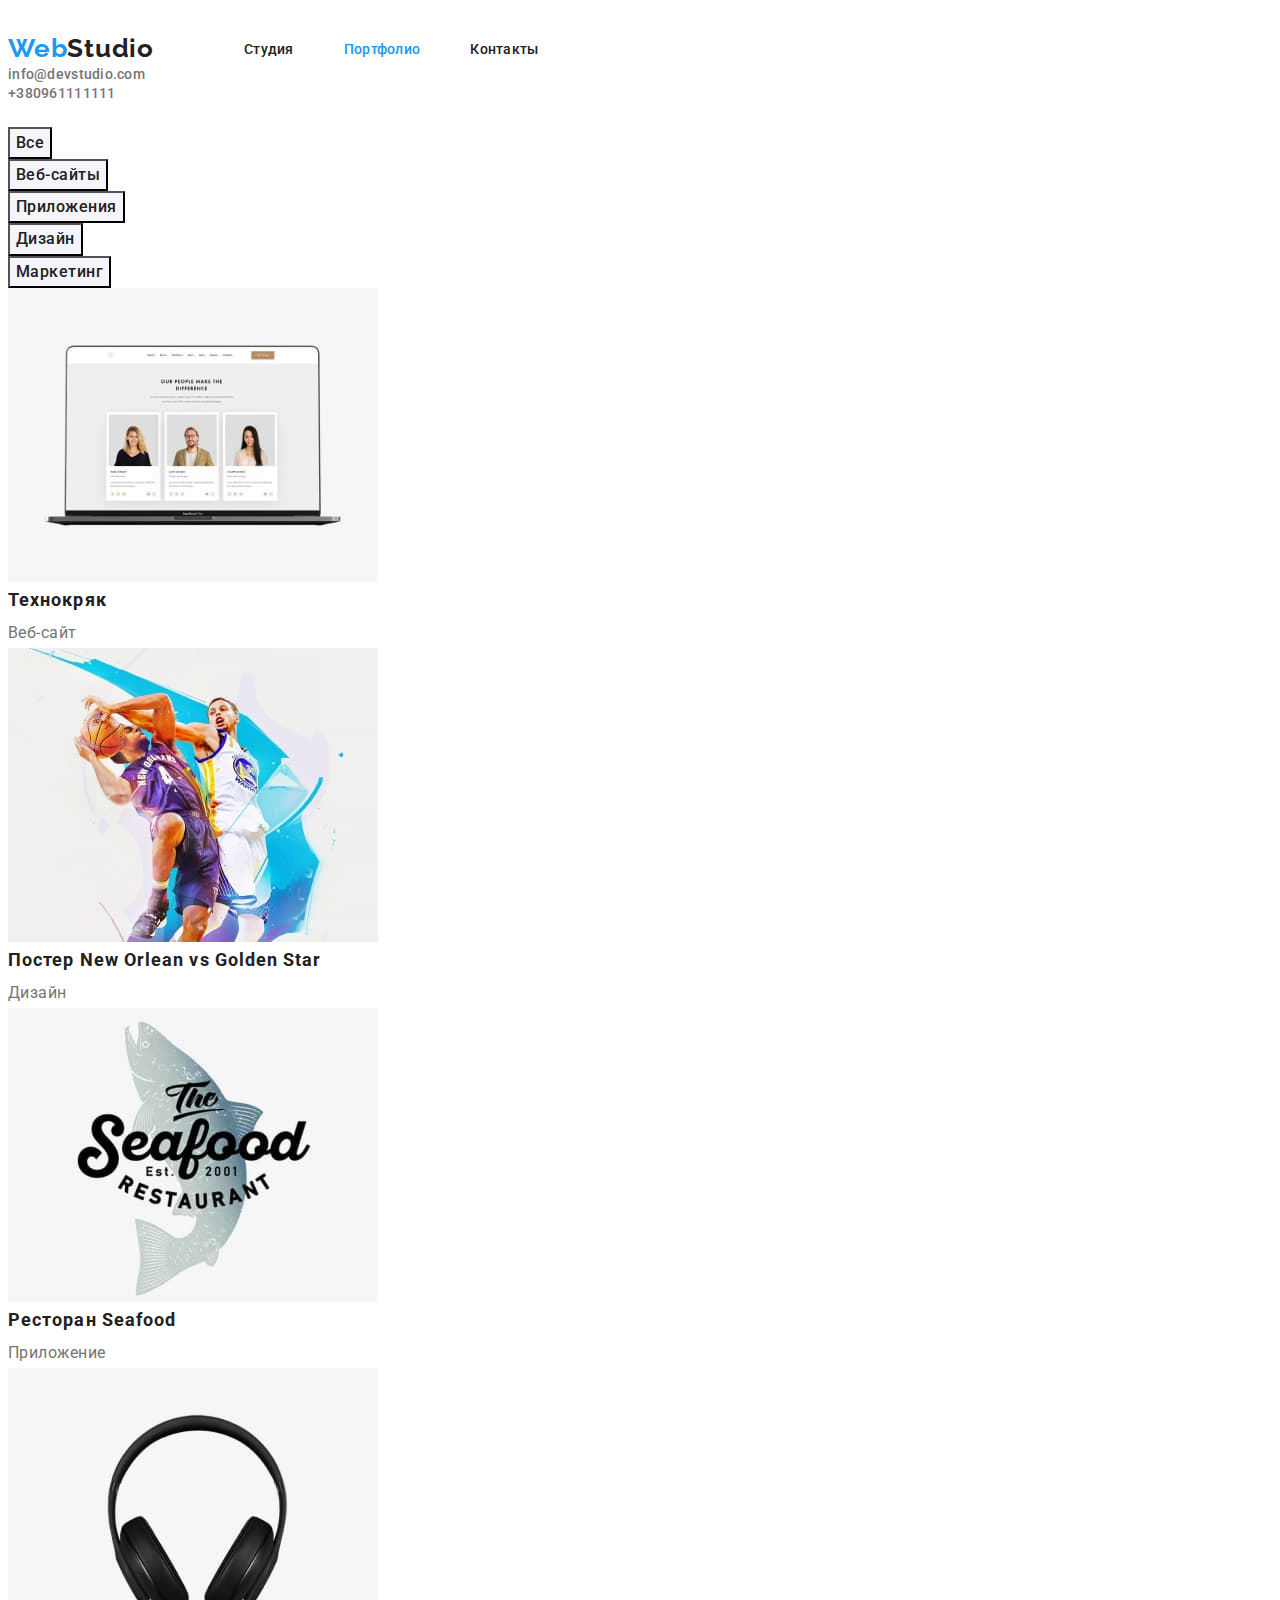
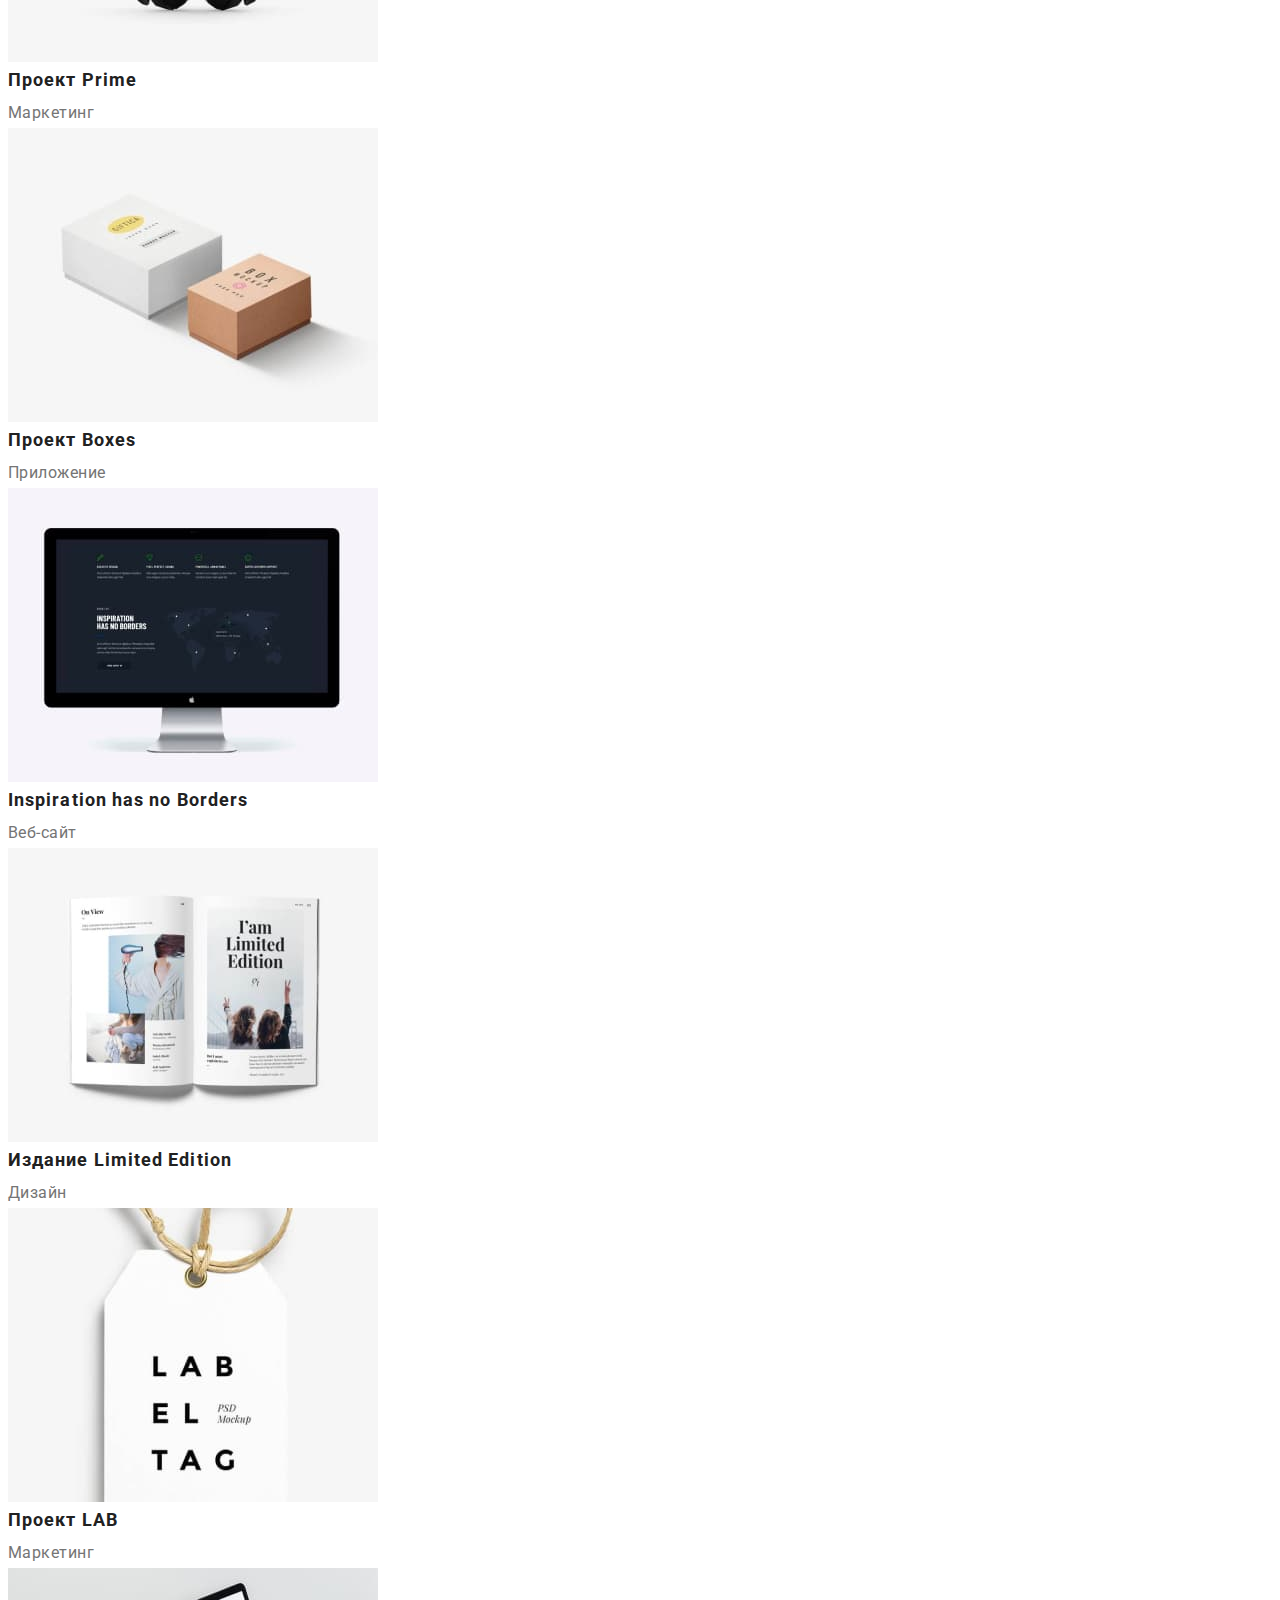
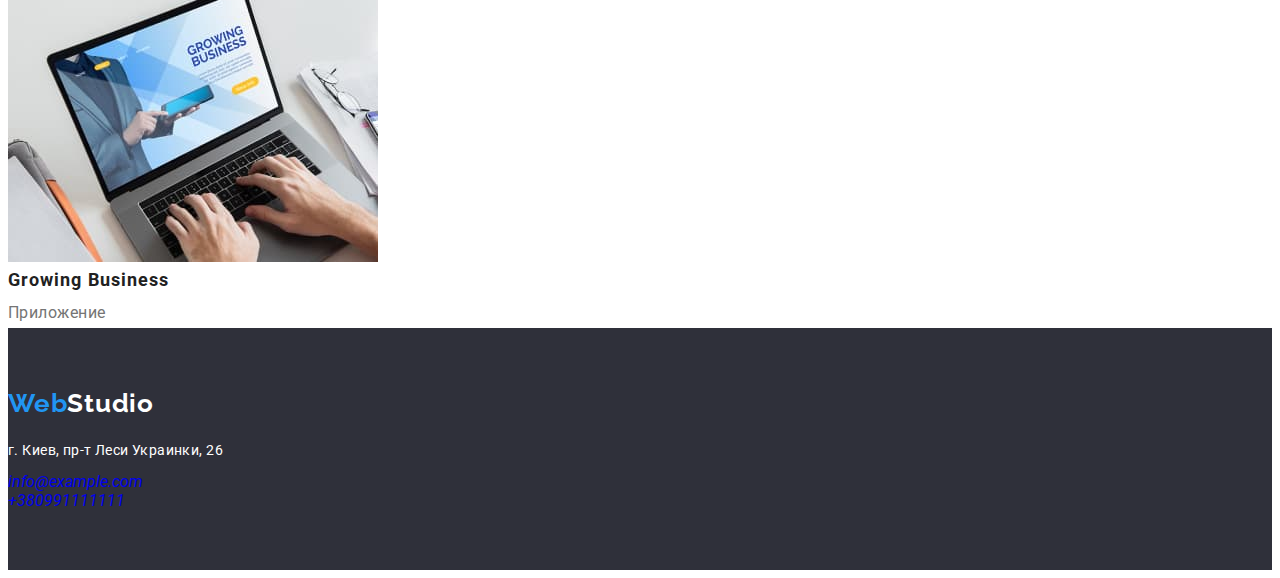
==== portfolio.html @ 6d5afd36 "позиционирует контент 1стр" ====
<!DOCTYPE html>
<html lang="ru">

<head>
    <meta charset="UTF-8" />
    <meta http-equiv="X-UA-Compatible" content="IE=edge" />
    <meta name="viewport" content="width=device-width, initial-scale=1.0" />
    <title>WebStudio</title>
    <link rel="preconnect" href="https://fonts.gstatic.com" />
    <link
        href="https://fonts.googleapis.com/css2?family=Raleway:wght@700&family=Roboto:wght@400;500;700;900&display=swap"
        rel="stylesheet" />
    <link rel="stylesheet" href="https://cdnjs.cloudflare.com/ajax/libs/modern-normalize/1.1.0/modern-normalize.min.css"
        integrity="sha512-wpPYUAdjBVSE4KJnH1VR1HeZfpl1ub8YT/NKx4PuQ5NmX2tKuGu6U/JRp5y+Y8XG2tV+wKQpNHVUX03MfMFn9Q=="
        crossorigin="anonymous" referrerpolicy="no-referrer" />
    <link rel="stylesheet" href="./css/style.css" />
    
</head>

<body>
    <!-- Шапка сайта -->
    <header class="header">
        <nav class="navigation">
            <a href="./index.html" class="logo link"> <span class="span-logo">Web</span>Studio</a>
            <ul class="menu">
                <li class="menu-item list">
                    <a class="menu-link link" href="./index.html">Студия</a>
                </li>
                <li class="menu-item list">
                    <a class="menu-link current link" href="./portfolio.html">Портфолио</a>
                </li>
                <li class="menu-item list">
                    <a class="menu-link link" href="">Контакты</a>
                </li>
            </ul>
        </nav>
        <ul>
            <li class="list">
                <a class="mail-link link" href="info@devstudio.com">info@devstudio.com</a>
            </li>
            <li class="list">
                <a class="tel-link link" href="tel:+380961111111">+380961111111</a>
            </li>
        </ul>
    </header>
    <main>
        <!--Наши работы-->
        <section class="portfolio-section">
            <h1 hidden>Наши работы</h1>
            <ul class="filter-list">
                <li class="filter-item list" >
                    <button class="filter-button" type="button">Все</button>
                </li>
                <li class="filter-item list">
                    <button class="filter-button"  type="button">Веб-сайты</button>
                </li>
                <li class="filter-item list">
                    <button class="filter-button"  type="button">Приложения</button>
                </li>
                <li class="filter-item list"> 
                    <button class="filter-button"  type="button">Дизайн</button>
                </li>
                <li class="filter-item list">
                    <button class="filter-button"  type="button">Маркетинг</button>
                </li>
            </ul>
            <ul class="project-list">
                <li class="project-item list">
                    <a class="project-link link" href="">
                        <img class="project-image" src="./img/portfolio1.jpg" 
                        alt="Технокряк" width="370" height="294">
                        <h2 class="project-title">Технокряк</h2>
                        <p class="project-decr">Веб-сайт</p>
                    </a>
                </li>
                <li class="project-item list">
                    <a class="project-link link" href="">
                        <img class="project-image" src="./img/portfolio2.jpg" 
                        alt="Постер New Orlean vs Golden Star"  width="370" height="294">
                        <h2 class="project-title">Постер <span lang="en">New Orlean vs Golden Star</span></h2>
                        <p class="project-decr">Дизайн</p>
                    </a>
                </li>
                <li class="project-item list">
                    <a class="project-link link" href="">
                        <img class="project-image" src="./img/portfolio3.jpg" 
                        alt="Ресторан Seafood" width="370" height="294">
                        <h2 class="project-title">Ресторан <span lang="en">Seafood</span></h2>
                        <p class="project-decr">Приложение</p>
                    </a>
                </li>
                <li class="project-item list">
                    <a class="project-link link" href="">
                        <img class="project-image" src="./img/portfolio4.jpg" 
                        alt="Проект Prime" width="370" height="294">
                        <h2 class="project-title">Проект <span lang="en">Prime</span></h2>
                        <p class="project-decr">Маркетинг</p>
                    </a>
                </li>
                <li class="project-item list">
                    <a class="project-link link" href="">
                        <img class="project-image" src="./img/portfolio5.jpg"
                         alt="Проект Boxes" width="370" height="294">
                        <h2 class="project-title">Проект <span lang="en">Boxes</span></h2>
                        <p class="project-decr">Приложение</p>
                    </a>
                </li>
                <li class="project-item list">
                    <a  class="project-link link"  href="">
                        <img class="project-image" src="./img/portfolio6.jpg" 
                        alt="Inspiration has no Borders" width="370" height="294">
                        <h2 class="project-title" lang="en">Inspiration has no Borders</h2>
                        <p class="project-decr">Веб-сайт</p>
                    </a>
                </li>
                <li class="project-item list">
                    <a class="project-link link" href="">
                        <img class="project-image" src="./img/portfolio7.jpg" 
                        alt="Издание Limited Edition" width="370" height="294">
                        <h2 class="project-title">Издание <span lang="en">Limited Edition</span></h2>
                        <p class="project-decr">Дизайн</p>
                    </a>
                </li>
                <li class="project-item list">
                    <a class="project-link link" href="">
                        <img class="project-image" src="./img/portfolio8.jpg" 
                        alt="Проект LAB" width="370" height="294">
                        <h2 class="project-title">Проект <span lang="en">LAB</span></h2>
                        <p class="project-decr">Маркетинг</p>
                    </a>
                </li>
                <li class="project-item list">
                    <a class="project-link link" href="">
                        <img class="project-image" src="./img/portfolio9.jpg"
                         alt="Growing Business" width="370" height="294">
                        <h2 class="project-title" lang="en">Growing Business</h2>
                        <p class="project-decr">Приложение</p>
                    </a>
                </li>
                </ul>
        </section>
    </main>
    <footer class="footer">
        <a class="logo-footer link" href="./index.html"> <span class="span-logo">Web</span>Studio</a>
        <address class="address">
            <ul class="address-list list">
                <li class="address-item">
                    <a class="location link" href="https://goo.gl/maps/w3A9TipmiTjofu6cA" target="_blank"
                        rel="noopener noreferrer">г. Киев, пр-т Леси Украинки, 26</a>
                </li>
                <li><a class="adress-link link" href="info@example.com">info@example.com</a></li>
                <li><a class="adress-link link" href="+380991111111">+380991111111</a></li>
            </ul>
        </address>
    </footer>
    </body>
    </html>
---- css/style.css ----
:root {
  --ptimary-text-color: #757575;
  --title-text-color: #212121;
  --accent-color: #2196f3;
  --primary-white-color: #ffffff;
  --main-font: Roboto, sans-serif;
  --dark-grey-background-color: #2f303a;
  --light-grey-background-color: #f5f4fa;
  --rgba-grey-color: rgba(255, 255, 255, 0.6);
}

.link {
  text-decoration: none;
}
.list {
  margin: 0;
  padding: 0;
  list-style: none;
}
h1,
h2,
h3,
h4,
h5,
h6,
p {
  margin-top: 0px;
  margin-bottom: 0px;
}
ul,
ol {
  margin-top: 0px;
  margin-bottom: 0px;
  padding-left: 0px;
}
img {
  display: block;
}
body {
  color: var(--ptimary-text-color);
  background-color: var(--primary-white-color);
  font-family: var(--main-font);
}
.container {
  width: 1200px;
  margin: 0 auto;
  padding-left: 15px;
  padding-right: 15px;
}
.section {
  padding-top: 94px;
  padding-bottom: 94px;
}
/*====Header====*/
.header {
  padding-top: 25px;
  padding-bottom: 25px;
}
.header-container {
  display: flex;
  align-items: center;
  justify-content: space-between;
}
.navigation {
  display: flex;
  align-items: center;
}
.menu {
  display: flex;
  align-items: center;
}
.menu-item:not(:last-child) {
  margin-right: 50px;
}
.address-contaiter {
  display: flex;
  align-items: center;
}
.address-item:not(:last-child) {
  margin-right: 50px;
}

.logo {
  color: var(--title-text-color);
  font-family: Raleway, sans-serif;
  font-weight: 700;
  font-size: 26px;
  line-height: 1.2;
  letter-spacing: 0.03em;
  margin-right: 90px;
}
.span-logo {
  color: var(--accent-color);
}
.menu-link {
  color: var(--title-text-color);
  font-weight: 500;
  font-size: 14px;
  line-height: 1.14;
  letter-spacing: 0.02em;
}
.menu-link.current {
  color: var(--accent-color);
}
.menu-link:hover,
.menu-link:focus {
  color: var(--accent-color);
}
.mail-link {
  color: var(--ptimary-text-color);
  font-weight: 500;
  font-size: 14px;
  line-height: 1.14;
  letter-spacing: 0.02em;
}
.mail-link:hover,
.mail-link:focus {
  color: var(--accent-color);
}
.tel-link {
  color: var(--ptimary-text-color);
  font-weight: 500;
  font-size: 14px;
  line-height: 1.14;
  letter-spacing: 0.02em;
}
.tel-link:hover,
.tel-link:focus {
  color: var(--accent-color);
}
/* ====END Header==== */
/*====Hero====*/
.hero {
  background-color: var(--dark-grey-background-color);
  text-align: center;
  padding-top: 200px;
  padding-bottom: 200px;
}
.hero-title {
  color: var(--primary-white-color);
  font-weight: 900;
  font-size: 44px;
  line-height: 1.36;
  letter-spacing: 0.06em;
  text-transform: uppercase;
  max-width: 696px;
  margin: 0 auto;
  margin-bottom: 30px;
}

.modal-btn {
  font-weight: 700;
  font-size: 16px;
  line-height: 1.88;
  letter-spacing: 0.06em;
  background-color: var(--accent-color);
  color: var(--primary-white-color);
  cursor: pointer;
  font-family: inherit;
  text-align: center;
  border: none;
  border-radius: 4px;
  padding: 10px 30px;
}

.modal-btn:hover,
.modal-btn:focus {
  background-color: var(--accent-color);
  color: var(--primary-white-color);
}
/* ====End Hero====*/

/* ====Advantages section==== */

.advantages-list {
  display: flex;
  flex-wrap: wrap;
  margin-left: -30px;
  margin-top: -30px;
}
.advantages-item {
  margin-left: 30px;
  margin-top: 30px;
  flex-basis: calc((100% - 120px) / 4);
}

.advantages-title {
  font-weight: 700;
  font-size: 14px;
  line-height: 1.14;
  letter-spacing: 0.03em;
  color: var(--title-text-color);
  text-transform: uppercase;
  margin-bottom: 10px;
}
.advantages-discription {
  font-weight: 400;
  font-size: 14px;
  line-height: 1.71;
  letter-spacing: 0.03em;
  color: var(--ptimary-text-color);
}
/* ====End Advantages section==== */

/* ====Servise section==== */
.servise-list {
  display: flex;
  flex-wrap: wrap;
  margin-left: -30px;
  margin-top: -30px;
}
.servise-item {
  margin-left: 30px;
  margin-top: 30px;
  flex-basis: calc((100% - 90px) / 3);
}
.servise-section-title {
  color: var(--title-text-color);
  font-weight: 700;
  font-size: 36px;
  line-height: 1.17;
  letter-spacing: 0.03em;
  margin-bottom: 50px;
}
/* ====End Servise section==== */

/* ====Team section===== */
.team-list {
  display: flex;
  flex-wrap: wrap;
  margin-left: -30px;
  margin-top: -30px;
}
.team-item {
  background-color: var(--primary-white-color);
  display: block;
  margin-left: 30px;
  margin-top: 30px;
  flex-basis: calc((100% - 120px) / 4);
  text-align: center;
}
.team-section {
  background-color: var(--light-grey-background-color);
}
.team-section-title {
  color: var(--title-text-color);
  font-weight: 700;
  font-size: 36px;
  line-height: 1.17;
  letter-spacing: 0.03em;
  margin-bottom: 50px;
}
.mamber-photo {
  margin-bottom: 30px;
}
.mamber-name {
  font-weight: 500;
  font-size: 16px;
  line-height: 1.19;
  letter-spacing: 0.03em;
  color: var(--title-text-color);
  margin-bottom: 10px;
}
.mamber-profession {
  font-weight: 400;
  font-size: 16px;
  line-height: 1.19;
  letter-spacing: 0.03em;
  padding-bottom: 30px;
}
/*====End Team section====*/

/* ====Footer==== */
.footer {
  background-color: var(--dark-grey-background-color);
  padding-top: 60px;
  padding-bottom: 60px;
  margin-right: auto;
}
.logo-footer {
  display: block;
  color: var(--primary-white-color);
  font-family: Raleway, sans-serif;
  font-weight: 700;
  font-size: 26px;
  line-height: 1.2;
  letter-spacing: 0.03em;
  margin-bottom: 20px;
}

.span-logo {
  color: var(--accent-color);
}
.address-link {
  display: block;
  color: var(--rgba-grey-color);
  font-style: normal;
  font-weight: 400;
  font-size: 14px;
  line-height: 1.71;
  letter-spacing: 0.03em;
  margin-bottom: 9px;
}
.phone {
  margin-bottom: 0px;
}

.location {
  display: block;
  color: var(--primary-white-color);
  font-style: normal;
  font-weight: 400;
  font-size: 14px;
  line-height: 1.71;
  letter-spacing: 0.03em;
  margin-bottom: 9px;
}
/* ====End Footer==== */

/* Portfolio */
/*====Portfolio section==== */

.filter-button {
  color: var(--title-text-color);
  background-color: var(--light-grey-background-color);
  font-family: inherit;
  font-weight: 500;
  font-size: 16px;
  line-height: 1.63;
  letter-spacing: 0.03em;
  text-align: center;
  cursor: pointer;
}
.filter-button:hover,
.filter-button:focus {
  color: var(--primary-white-color);
  background-color: var(--accent-color);
}
.project-item {
  background-color: var(--primary-white-color);
}
.project-title {
  color: var(--title-text-color);
  font-weight: 700;
  font-size: 18px;
  line-height: 2;
  letter-spacing: 0.06em;
}
.project-decr {
  color: var(--ptimary-text-color);
  font-weight: 400;
  font-size: 16px;
  line-height: 1.88;
  letter-spacing: 0.03em;
}
/*====End Portfolio section==== */
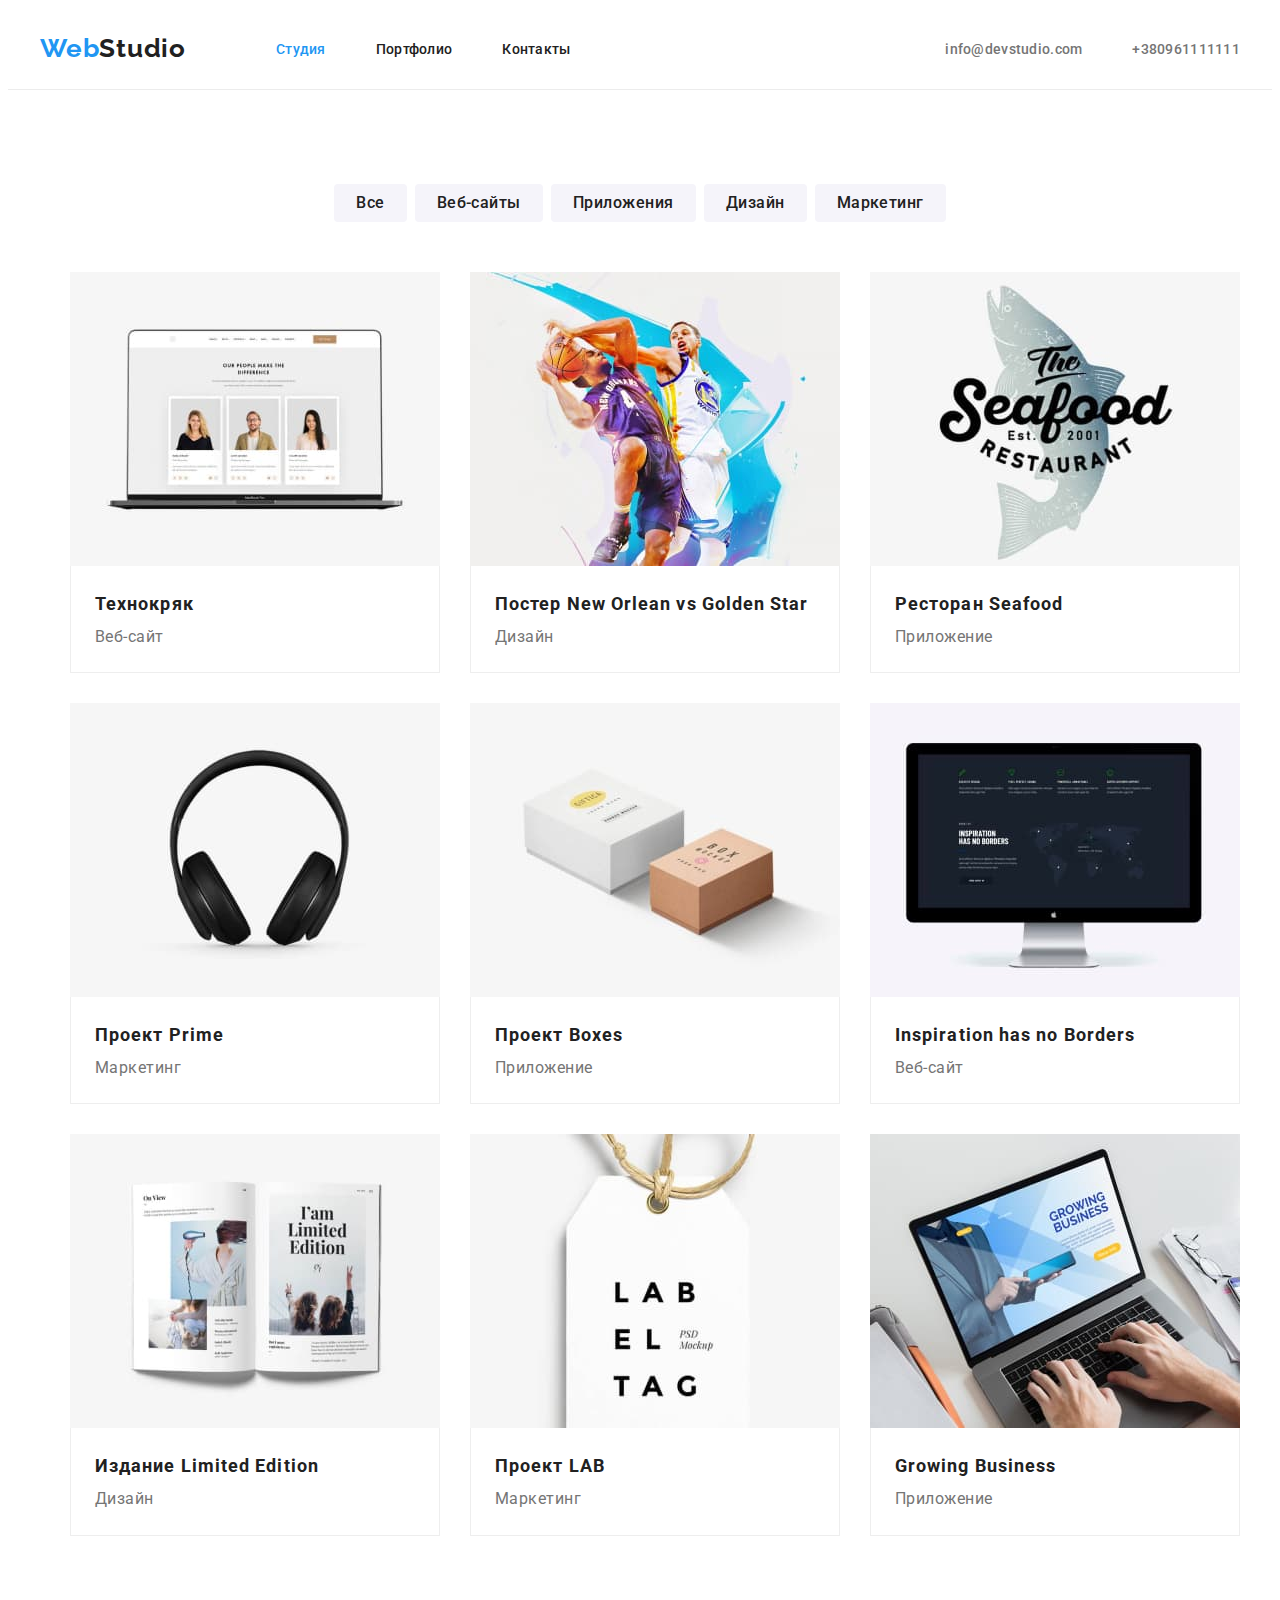
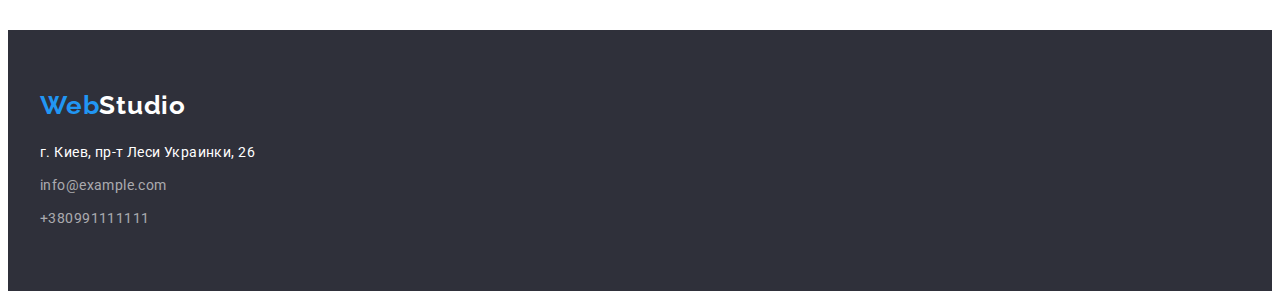
==== commit cd278d76: "позиционирование контента portfolio" ====
--- a/portfolio.html
+++ b/portfolio.html
@@ -20,138 +20,148 @@
 <body>
     <!-- Шапка сайта -->
     <header class="header">
-        <nav class="navigation">
-            <a href="./index.html" class="logo link"> <span class="span-logo">Web</span>Studio</a>
-            <ul class="menu">
-                <li class="menu-item list">
-                    <a class="menu-link link" href="./index.html">Студия</a>
+        <div class="container header-container">
+            <nav class="navigation">
+                <a href="./index.html" class="logo link"> <span class="span-logo">Web</span>Studio</a>
+                <ul class="menu">
+                    <li class="menu-item list"><a class="menu-link current link" href="./index.html">Студия</a></li>
+                    <li class="menu-item list"><a class="menu-link link" href="./portfolio.html">Портфолио</a></li>
+                    <li class="menu-item list"><a class="menu-link link" href="">Контакты</a></li>
+                </ul>
+            </nav>
+            <ul class="address-contaiter">
+                <li class="address-item list"><a class="mail-link link" href="info@devstudio.com">info@devstudio.com</a>
                 </li>
-                <li class="menu-item list">
-                    <a class="menu-link current link" href="./portfolio.html">Портфолио</a>
-                </li>
-                <li class="menu-item list">
-                    <a class="menu-link link" href="">Контакты</a>
-                </li>
+                <li class="address-item list"><a class="tel-link link" href="tel:+380961111111">+380961111111</a></li>
             </ul>
-        </nav>
-        <ul>
-            <li class="list">
-                <a class="mail-link link" href="info@devstudio.com">info@devstudio.com</a>
-            </li>
-            <li class="list">
-                <a class="tel-link link" href="tel:+380961111111">+380961111111</a>
-            </li>
-        </ul>
+        </div>
     </header>
     <main>
         <!--Наши работы-->
-        <section class="portfolio-section">
-            <h1 hidden>Наши работы</h1>
-            <ul class="filter-list">
-                <li class="filter-item list" >
-                    <button class="filter-button" type="button">Все</button>
-                </li>
-                <li class="filter-item list">
-                    <button class="filter-button"  type="button">Веб-сайты</button>
-                </li>
-                <li class="filter-item list">
-                    <button class="filter-button"  type="button">Приложения</button>
-                </li>
-                <li class="filter-item list"> 
-                    <button class="filter-button"  type="button">Дизайн</button>
-                </li>
-                <li class="filter-item list">
-                    <button class="filter-button"  type="button">Маркетинг</button>
-                </li>
-            </ul>
-            <ul class="project-list">
-                <li class="project-item list">
-                    <a class="project-link link" href="">
-                        <img class="project-image" src="./img/portfolio1.jpg" 
-                        alt="Технокряк" width="370" height="294">
-                        <h2 class="project-title">Технокряк</h2>
-                        <p class="project-decr">Веб-сайт</p>
-                    </a>
-                </li>
-                <li class="project-item list">
-                    <a class="project-link link" href="">
-                        <img class="project-image" src="./img/portfolio2.jpg" 
-                        alt="Постер New Orlean vs Golden Star"  width="370" height="294">
-                        <h2 class="project-title">Постер <span lang="en">New Orlean vs Golden Star</span></h2>
-                        <p class="project-decr">Дизайн</p>
-                    </a>
-                </li>
-                <li class="project-item list">
-                    <a class="project-link link" href="">
-                        <img class="project-image" src="./img/portfolio3.jpg" 
-                        alt="Ресторан Seafood" width="370" height="294">
-                        <h2 class="project-title">Ресторан <span lang="en">Seafood</span></h2>
-                        <p class="project-decr">Приложение</p>
-                    </a>
-                </li>
-                <li class="project-item list">
-                    <a class="project-link link" href="">
-                        <img class="project-image" src="./img/portfolio4.jpg" 
-                        alt="Проект Prime" width="370" height="294">
-                        <h2 class="project-title">Проект <span lang="en">Prime</span></h2>
-                        <p class="project-decr">Маркетинг</p>
-                    </a>
-                </li>
-                <li class="project-item list">
-                    <a class="project-link link" href="">
-                        <img class="project-image" src="./img/portfolio5.jpg"
-                         alt="Проект Boxes" width="370" height="294">
-                        <h2 class="project-title">Проект <span lang="en">Boxes</span></h2>
-                        <p class="project-decr">Приложение</p>
-                    </a>
-                </li>
-                <li class="project-item list">
-                    <a  class="project-link link"  href="">
-                        <img class="project-image" src="./img/portfolio6.jpg" 
-                        alt="Inspiration has no Borders" width="370" height="294">
-                        <h2 class="project-title" lang="en">Inspiration has no Borders</h2>
-                        <p class="project-decr">Веб-сайт</p>
-                    </a>
-                </li>
-                <li class="project-item list">
-                    <a class="project-link link" href="">
-                        <img class="project-image" src="./img/portfolio7.jpg" 
-                        alt="Издание Limited Edition" width="370" height="294">
-                        <h2 class="project-title">Издание <span lang="en">Limited Edition</span></h2>
-                        <p class="project-decr">Дизайн</p>
-                    </a>
-                </li>
-                <li class="project-item list">
-                    <a class="project-link link" href="">
-                        <img class="project-image" src="./img/portfolio8.jpg" 
-                        alt="Проект LAB" width="370" height="294">
-                        <h2 class="project-title">Проект <span lang="en">LAB</span></h2>
-                        <p class="project-decr">Маркетинг</p>
-                    </a>
-                </li>
-                <li class="project-item list">
-                    <a class="project-link link" href="">
-                        <img class="project-image" src="./img/portfolio9.jpg"
-                         alt="Growing Business" width="370" height="294">
-                        <h2 class="project-title" lang="en">Growing Business</h2>
-                        <p class="project-decr">Приложение</p>
-                    </a>
-                </li>
+        <section class="portfolio section">
+            <div class="container portfolio-container">
+                <h1 hidden>Наши работы</h1>
+                <ul class="filter-list">
+                    <li class="filter-item list">
+                        <button class="filter-button" type="button">Все</button>
+                    </li>
+                    <li class="filter-item list">
+                        <button class="filter-button" type="button">Веб-сайты</button>
+                    </li>
+                    <li class="filter-item list">
+                        <button class="filter-button" type="button">Приложения</button>
+                    </li>
+                    <li class="filter-item list">
+                        <button class="filter-button" type="button">Дизайн</button>
+                    </li>
+                    <li class="filter-item list">
+                        <button class="filter-button" type="button">Маркетинг</button>
+                    </li>
                 </ul>
+                <ul class="project-list">
+                    <li class="project-item list">
+                        <a class="project-link link" href="">
+                            <img class="project-image" src="./img/portfolio1.jpg" alt="Технокряк" width="370" height="294">
+                            <div class="project-item-content">
+                                <h2 class="project-title">Технокряк</h2>
+                                <p class="project-decr">Веб-сайт</p>
+                            </div>
+                        </a>
+                    </li>
+                    <li class="project-item list">
+                        <a class="project-link link" href="">
+                            <img class="project-image" src="./img/portfolio2.jpg" alt="Постер New Orlean vs Golden Star" width="370"
+                                height="294">
+                            <div class="project-item-content">
+                                <h2 class="project-title">Постер <span lang="en">New Orlean vs Golden Star</span></h2>
+                                <p class="project-decr">Дизайн</p>
+                            </div>   
+                        </a>
+                    </li>
+                    <li class="project-item list">
+                        <a class="project-link link" href="">
+                            <img class="project-image" src="./img/portfolio3.jpg" alt="Ресторан Seafood" width="370" height="294">
+                            <div class="project-item-content">
+                                <h2 class="project-title">Ресторан <span lang="en">Seafood</span></h2>
+                                <p class="project-decr">Приложение</p>
+                            </div>
+                        </a>
+                    </li>
+                    <li class="project-item list">
+                        <a class="project-link link" href="">
+                            <img class="project-image" src="./img/portfolio4.jpg" alt="Проект Prime" width="370" height="294">
+                            <div class="project-item-content">
+                                <h2 class="project-title">Проект <span lang="en">Prime</span></h2>
+                                <p class="project-decr">Маркетинг</p>
+                                </a>
+                            </div>
+                    </li>
+                    <li class="project-item list">
+                        <a class="project-link link" href="">
+                            <img class="project-image" src="./img/portfolio5.jpg" alt="Проект Boxes" width="370" height="294">
+                            <div class="project-item-content">
+                                <h2 class="project-title">Проект <span lang="en">Boxes</span></h2>
+                                <p class="project-decr">Приложение</p>
+                            </div>
+                        </a>
+                    </li>
+                    <li class="project-item list">
+                        <a class="project-link link" href="">
+                            <img class="project-image" src="./img/portfolio6.jpg" alt="Inspiration has no Borders" width="370"
+                                height="294">
+                            <div class="project-item-content">
+                                <h2 class="project-title" lang="en">Inspiration has no Borders</h2>
+                                <p class="project-decr">Веб-сайт</p>
+                            </div>      
+                        </a>
+                    </li>
+                    <li class="project-item list">
+                        <a class="project-link link" href="">
+                            <img class="project-image" src="./img/portfolio7.jpg" alt="Издание Limited Edition" width="370"
+                                height="294">
+                            <div class="project-item-content">
+                                <h2 class="project-title">Издание <span lang="en">Limited Edition</span></h2>
+                                <p class="project-decr">Дизайн</p>
+                            </div>    
+                        </a>
+                    </li>
+                    <li class="project-item list">
+                        <a class="project-link link" href="">
+                            <img class="project-image" src="./img/portfolio8.jpg" alt="Проект LAB" width="370" height="294">
+                            <div class="project-item-content">
+                                <h2 class="project-title">Проект <span lang="en">LAB</span></h2>
+                                <p class="project-decr">Маркетинг</p>
+                            </div>
+                        </a>
+                    </li>
+                    <li class="project-item list">
+                        <a class="project-link link" href="">
+                            <img class="project-image" src="./img/portfolio9.jpg" alt="Growing Business" width="370" height="294">
+                            <div class="project-item-content">
+                                <h2 class="project-title" lang="en">Growing Business</h2>
+                                <p class="project-decr">Приложение</p>
+                            </div>
+                        </a>
+                    </li>
+                </ul>
+            </div>
         </section>
     </main>
     <footer class="footer">
-        <a class="logo-footer link" href="./index.html"> <span class="span-logo">Web</span>Studio</a>
-        <address class="address">
-            <ul class="address-list list">
-                <li class="address-item">
-                    <a class="location link" href="https://goo.gl/maps/w3A9TipmiTjofu6cA" target="_blank"
-                        rel="noopener noreferrer">г. Киев, пр-т Леси Украинки, 26</a>
-                </li>
-                <li><a class="adress-link link" href="info@example.com">info@example.com</a></li>
-                <li><a class="adress-link link" href="+380991111111">+380991111111</a></li>
-            </ul>
-        </address>
+        <div class="container">
+            <a class="logo-footer link" href="./index.html"> <span class="span-logo">Web</span>Studio</a>
+            <address class="address">
+                <ul class="address-list list">
+                    <li class="address-item">
+                        <a class="location link" href="https://goo.gl/maps/w3A9TipmiTjofu6cA" target="_blank"
+                            rel="noopener noreferrer">г.
+                            Киев, пр-т Леси Украинки, 26</a>
+                    </li class="address-links link">
+                    <li><a class="address-link link" href="info@example.com">info@example.com</a></li>
+                    <li><a class="address-link phone link" href="+380991111111">+380991111111</a></li>
+                </ul>
+            </address>
+        </div>
     </footer>
     </body>
     </html>--- a/css/style.css
+++ b/css/style.css
@@ -7,6 +7,7 @@
   --dark-grey-background-color: #2f303a;
   --light-grey-background-color: #f5f4fa;
   --rgba-grey-color: rgba(255, 255, 255, 0.6);
+  --card-set-gap: 30px;
 }
 
 .link {
@@ -55,6 +56,7 @@
 .header {
   padding-top: 25px;
   padding-bottom: 25px;
+  border-bottom: 1px solid #ececec;
 }
 .header-container {
   display: flex;
@@ -319,6 +321,11 @@
 
 /* Portfolio */
 /*====Portfolio section==== */
+.filter-list {
+  display: flex;
+  justify-content: center;
+  margin-bottom: 50px;
+}
 
 .filter-button {
   color: var(--title-text-color);
@@ -330,14 +337,38 @@
   letter-spacing: 0.03em;
   text-align: center;
   cursor: pointer;
-}
+  padding: 6px 22px;
+  border: none;
+  border-radius: 4px;
+}
+.filter-item:not(:last-child) {
+  margin-right: 8px;
+}
+
 .filter-button:hover,
 .filter-button:focus {
   color: var(--primary-white-color);
   background-color: var(--accent-color);
 }
+.project-list {
+  display: flex;
+  flex-wrap: wrap;
+  text-align: left;
+  margin-right: -30px;
+  margin-top: -30px;
+}
 .project-item {
+  margin-left: 30px;
+  margin-top: 30px;
+  flex-basis: calc(100%-3 * var(--card-set-gap) / 3);
   background-color: var(--primary-white-color);
+}
+
+.project-item-content {
+  padding: 20px 24px;
+  border-right: 1px solid #eeeeee;
+  border-bottom: 1px solid #eeeeee;
+  border-left: 1px solid #eeeeee;
 }
 .project-title {
   color: var(--title-text-color);
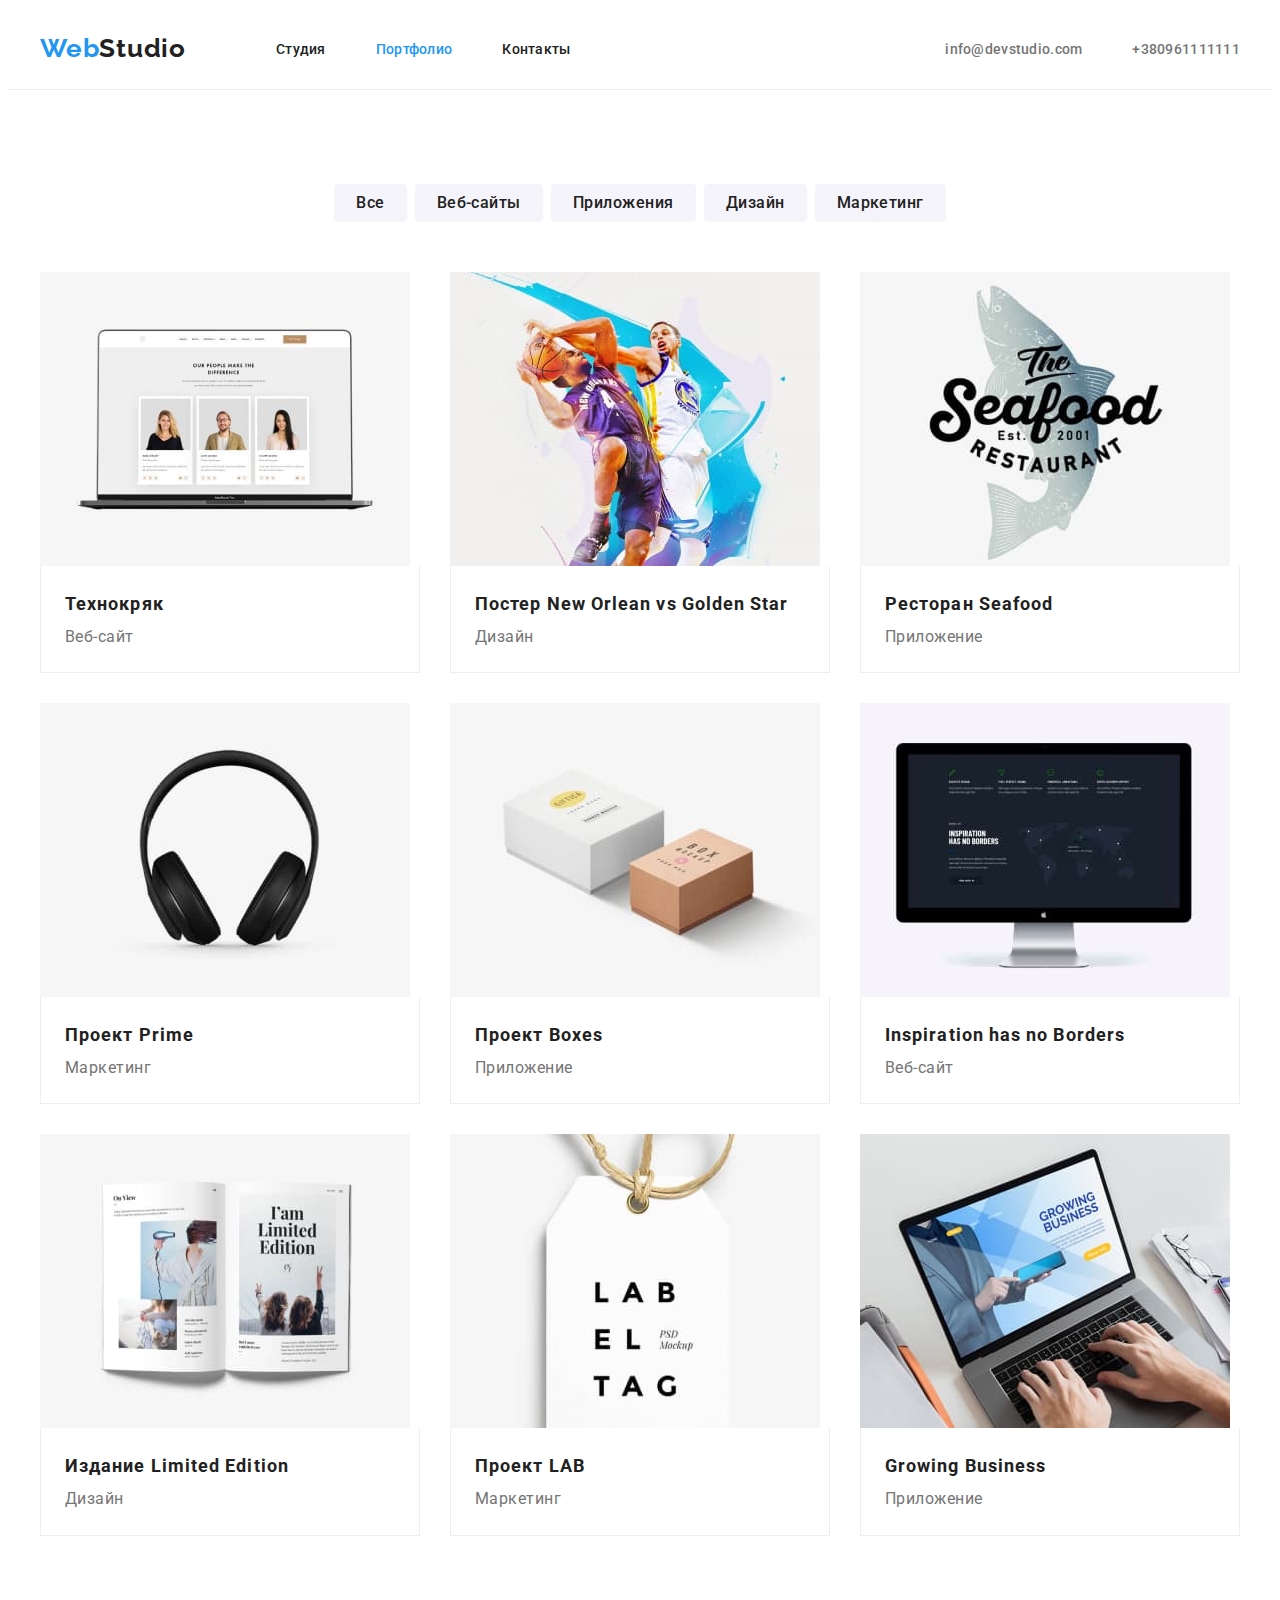
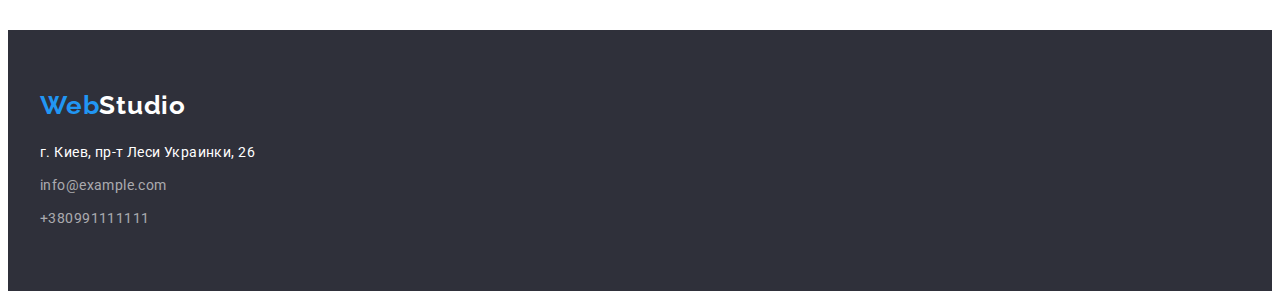
==== commit cb130729: "вносит изменения в сss" ====
--- a/portfolio.html
+++ b/portfolio.html
@@ -1,6 +1,5 @@
 <!DOCTYPE html>
 <html lang="ru">
-
 <head>
     <meta charset="UTF-8" />
     <meta http-equiv="X-UA-Compatible" content="IE=edge" />
@@ -24,8 +23,8 @@
             <nav class="navigation">
                 <a href="./index.html" class="logo link"> <span class="span-logo">Web</span>Studio</a>
                 <ul class="menu">
-                    <li class="menu-item list"><a class="menu-link current link" href="./index.html">Студия</a></li>
-                    <li class="menu-item list"><a class="menu-link link" href="./portfolio.html">Портфолио</a></li>
+                    <li class="menu-item list"><a class="menu-link link" href="./index.html">Студия</a></li>
+                    <li class="menu-item list"><a class="menu-link current link" href="./portfolio.html">Портфолио</a></li>
                     <li class="menu-item list"><a class="menu-link link" href="">Контакты</a></li>
                 </ul>
             </nav>
@@ -152,13 +151,14 @@
             <a class="logo-footer link" href="./index.html"> <span class="span-logo">Web</span>Studio</a>
             <address class="address">
                 <ul class="address-list list">
-                    <li class="address-item">
+                    <li class="address-item-footer">
                         <a class="location link" href="https://goo.gl/maps/w3A9TipmiTjofu6cA" target="_blank"
                             rel="noopener noreferrer">г.
                             Киев, пр-т Леси Украинки, 26</a>
-                    </li class="address-links link">
-                    <li><a class="address-link link" href="info@example.com">info@example.com</a></li>
-                    <li><a class="address-link phone link" href="+380991111111">+380991111111</a></li>
+                    </li>
+                    <li class="address-item-footer"><a class="address-link link"
+                            href="info@example.com">info@example.com</a></li>
+                    <li class="address-item-footer"><a class="address-link link" href="+380991111111">+380991111111</a></li>
                 </ul>
             </address>
         </div>
--- a/css/style.css
+++ b/css/style.css
@@ -7,17 +7,19 @@
   --dark-grey-background-color: #2f303a;
   --light-grey-background-color: #f5f4fa;
   --rgba-grey-color: rgba(255, 255, 255, 0.6);
-  --card-set-gap: 30px;
+  --list-gap: 30px;
 }
 
 .link {
   text-decoration: none;
 }
+
 .list {
   margin: 0;
   padding: 0;
   list-style: none;
 }
+
 h1,
 h2,
 h3,
@@ -28,56 +30,78 @@
   margin-top: 0px;
   margin-bottom: 0px;
 }
+
 ul,
 ol {
   margin-top: 0px;
   margin-bottom: 0px;
   padding-left: 0px;
 }
+
 img {
   display: block;
 }
+
 body {
   color: var(--ptimary-text-color);
   background-color: var(--primary-white-color);
   font-family: var(--main-font);
 }
+/* ====COMPONENTS==== */
 .container {
   width: 1200px;
   margin: 0 auto;
   padding-left: 15px;
   padding-right: 15px;
 }
+
 .section {
   padding-top: 94px;
   padding-bottom: 94px;
 }
+
+.section-title {
+  color: var(--title-text-color);
+  font-weight: 700;
+  font-size: 36px;
+  line-height: 1.17;
+  letter-spacing: 0.03em;
+  margin-bottom: 50px;
+  text-align: center;
+}
+
 /*====Header====*/
 .header {
   padding-top: 25px;
   padding-bottom: 25px;
   border-bottom: 1px solid #ececec;
 }
+
 .header-container {
   display: flex;
   align-items: center;
   justify-content: space-between;
 }
+
 .navigation {
   display: flex;
   align-items: center;
 }
+
 .menu {
   display: flex;
   align-items: center;
 }
+
 .menu-item:not(:last-child) {
   margin-right: 50px;
 }
+
 .address-contaiter {
   display: flex;
   align-items: center;
 }
+
 .address-item:not(:last-child) {
   margin-right: 50px;
 }
@@ -91,9 +115,11 @@
   letter-spacing: 0.03em;
   margin-right: 90px;
 }
+
 .span-logo {
   color: var(--accent-color);
 }
+
 .menu-link {
   color: var(--title-text-color);
   font-weight: 500;
@@ -101,13 +127,16 @@
   line-height: 1.14;
   letter-spacing: 0.02em;
 }
+
 .menu-link.current {
   color: var(--accent-color);
 }
+
 .menu-link:hover,
 .menu-link:focus {
   color: var(--accent-color);
 }
+
 .mail-link {
   color: var(--ptimary-text-color);
   font-weight: 500;
@@ -115,10 +144,12 @@
   line-height: 1.14;
   letter-spacing: 0.02em;
 }
+
 .mail-link:hover,
 .mail-link:focus {
   color: var(--accent-color);
 }
+
 .tel-link {
   color: var(--ptimary-text-color);
   font-weight: 500;
@@ -126,6 +157,7 @@
   line-height: 1.14;
   letter-spacing: 0.02em;
 }
+
 .tel-link:hover,
 .tel-link:focus {
   color: var(--accent-color);
@@ -138,6 +170,7 @@
   padding-top: 200px;
   padding-bottom: 200px;
 }
+
 .hero-title {
   color: var(--primary-white-color);
   font-weight: 900;
@@ -177,13 +210,14 @@
 .advantages-list {
   display: flex;
   flex-wrap: wrap;
-  margin-left: -30px;
-  margin-top: -30px;
-}
+  margin-left: calc(-1 * var(--list-gap));
+  margin-top: calc(-1 * var(--list-gap));
+}
+
 .advantages-item {
-  margin-left: 30px;
-  margin-top: 30px;
-  flex-basis: calc((100% - 120px) / 4);
+  margin-left: var(--list-gap);
+  margin-top: var(--list-gap);
+  flex-basis: calc((100% - 4 * var(--list-gap)) / 4);
 }
 
 .advantages-title {
@@ -195,6 +229,7 @@
   text-transform: uppercase;
   margin-bottom: 10px;
 }
+
 .advantages-discription {
   font-weight: 400;
   font-size: 14px;
@@ -211,50 +246,40 @@
   margin-left: -30px;
   margin-top: -30px;
 }
+
 .servise-item {
   margin-left: 30px;
   margin-top: 30px;
   flex-basis: calc((100% - 90px) / 3);
 }
-.servise-section-title {
-  color: var(--title-text-color);
-  font-weight: 700;
-  font-size: 36px;
-  line-height: 1.17;
-  letter-spacing: 0.03em;
-  margin-bottom: 50px;
-}
+
 /* ====End Servise section==== */
 
 /* ====Team section===== */
 .team-list {
   display: flex;
   flex-wrap: wrap;
-  margin-left: -30px;
-  margin-top: -30px;
-}
+  margin-left: calc(-1 * var(--list-gap));
+  margin-top: calc(-1 * var(--list-gap));
+}
+
 .team-item {
   background-color: var(--primary-white-color);
   display: block;
-  margin-left: 30px;
-  margin-top: 30px;
-  flex-basis: calc((100% - 120px) / 4);
+  margin-left: var(--list-gap);
+  margin-top: var(--list-gap);
+  flex-basis: calc((100% - 4 * var(--list-gap)) / 4);
   text-align: center;
 }
+
 .team-section {
   background-color: var(--light-grey-background-color);
 }
-.team-section-title {
-  color: var(--title-text-color);
-  font-weight: 700;
-  font-size: 36px;
-  line-height: 1.17;
-  letter-spacing: 0.03em;
-  margin-bottom: 50px;
-}
+
 .mamber-photo {
   margin-bottom: 30px;
 }
+
 .mamber-name {
   font-weight: 500;
   font-size: 16px;
@@ -263,6 +288,7 @@
   color: var(--title-text-color);
   margin-bottom: 10px;
 }
+
 .mamber-profession {
   font-weight: 400;
   font-size: 16px;
@@ -279,6 +305,7 @@
   padding-bottom: 60px;
   margin-right: auto;
 }
+
 .logo-footer {
   display: block;
   color: var(--primary-white-color);
@@ -293,22 +320,21 @@
 .span-logo {
   color: var(--accent-color);
 }
+
 .address-link {
-  display: block;
   color: var(--rgba-grey-color);
   font-style: normal;
   font-weight: 400;
   font-size: 14px;
   line-height: 1.71;
   letter-spacing: 0.03em;
+}
+
+.address-item-footer:not(:last-child) {
   margin-bottom: 9px;
 }
-.phone {
-  margin-bottom: 0px;
-}
 
 .location {
-  display: block;
   color: var(--primary-white-color);
   font-style: normal;
   font-weight: 400;
@@ -341,6 +367,7 @@
   border: none;
   border-radius: 4px;
 }
+
 .filter-item:not(:last-child) {
   margin-right: 8px;
 }
@@ -350,17 +377,19 @@
   color: var(--primary-white-color);
   background-color: var(--accent-color);
 }
+
 .project-list {
   display: flex;
   flex-wrap: wrap;
   text-align: left;
-  margin-right: -30px;
-  margin-top: -30px;
-}
+  margin-left: calc(-1 * var(--list-gap));
+  margin-top: calc(-1 * var(--list-gap));
+}
+
 .project-item {
-  margin-left: 30px;
-  margin-top: 30px;
-  flex-basis: calc(100%-3 * var(--card-set-gap) / 3);
+  margin-left: var(--list-gap);
+  margin-top: var(--list-gap);
+  flex-basis: calc((100% - 3 * var(--list-gap)) / 3);
   background-color: var(--primary-white-color);
 }
 
@@ -370,6 +399,7 @@
   border-bottom: 1px solid #eeeeee;
   border-left: 1px solid #eeeeee;
 }
+
 .project-title {
   color: var(--title-text-color);
   font-weight: 700;
@@ -377,6 +407,7 @@
   line-height: 2;
   letter-spacing: 0.06em;
 }
+
 .project-decr {
   color: var(--ptimary-text-color);
   font-weight: 400;
